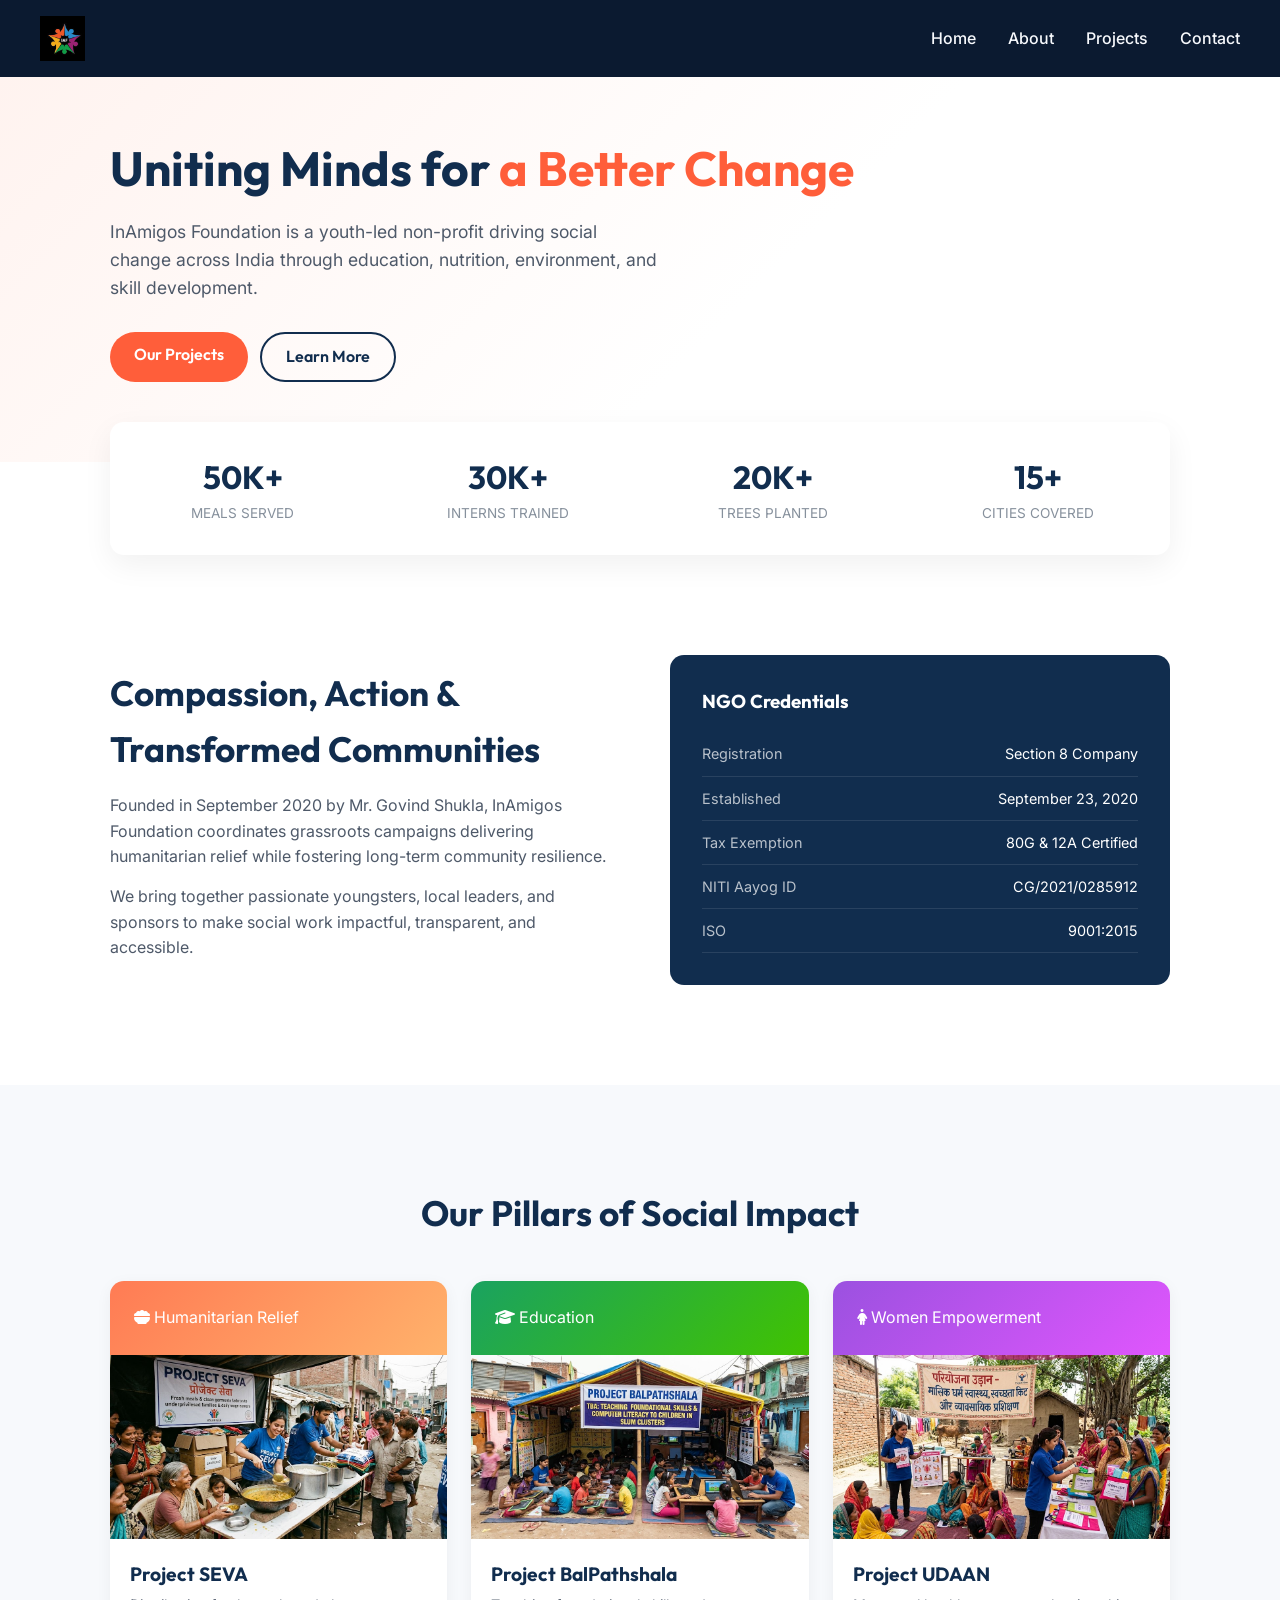
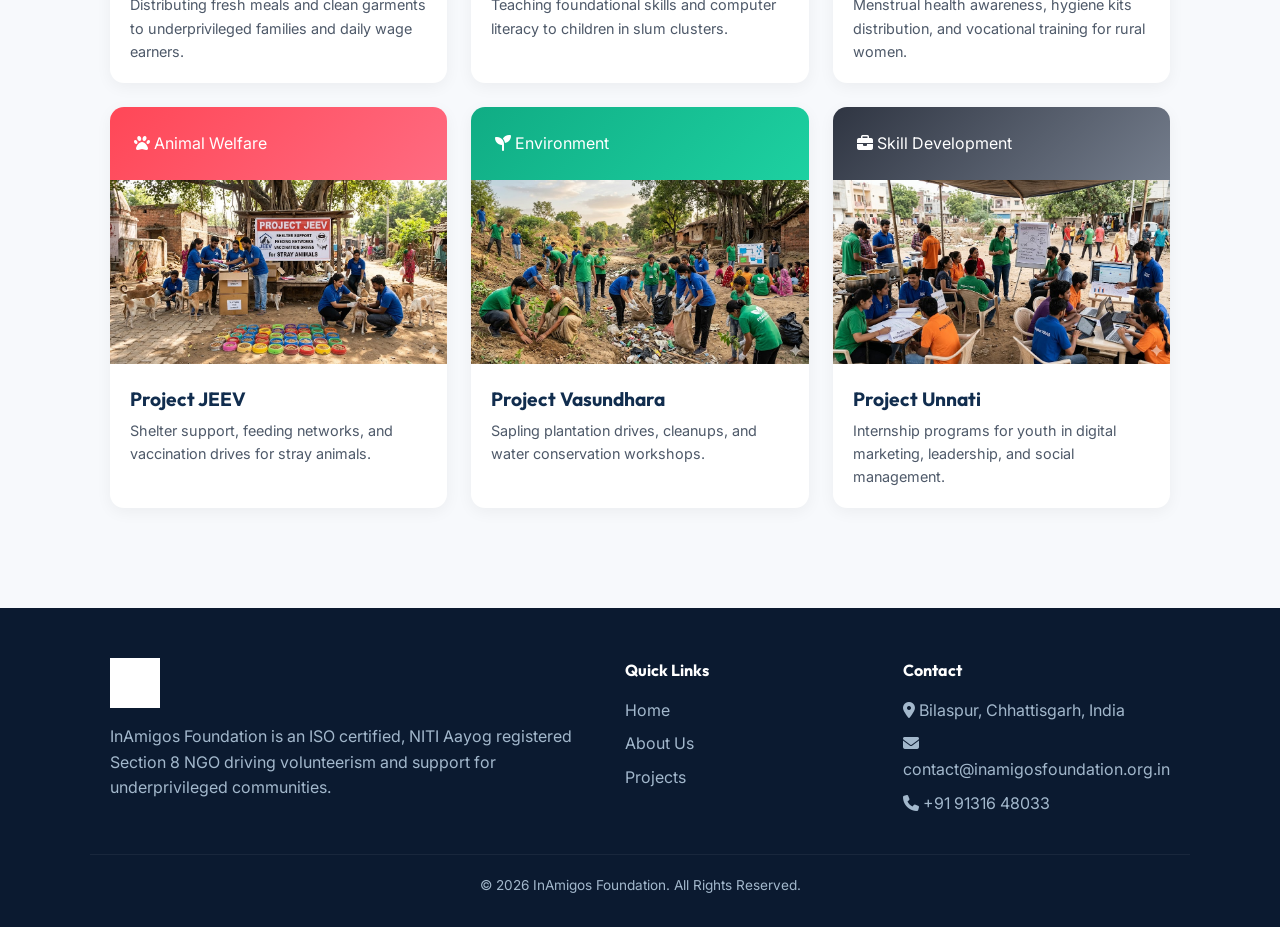
==== Frontend/index.html @ c09a9cf9 "add index.html" ====
<!DOCTYPE html>
<html lang="en">
<head>
    <meta charset="UTF-8">
    <meta name="viewport" content="width=device-width, initial-scale=1.0">
    <meta name="description" content="InAmigos Foundation - Section 8 NGO for food, education, women empowerment, and environment across India.">
    <link rel="stylesheet" href="index.css">
    <link rel="stylesheet" href="https://cdnjs.cloudflare.com/ajax/libs/font-awesome/6.4.0/css/all.min.css">
    <link rel="icon" href="InAmigos.png">
    <title>InAmigos Foundation</title>
</head>
<body>

    <!-- Header -->
    <header id="head">
        <a href="#home"><img src="InAmigos.png" alt="InAmigos Logo"></a>
        <nav id="nav">
            <a href="#home">Home</a>
            <a href="#about">About</a>
            <a href="#projects">Projects</a>
            <a href="#contact">Contact</a>
        </nav>
    </header>

    <!-- Hero -->
    <section class="hero" id="home">
        <div class="container">
            <h1>Uniting Minds for <span>a Better Change</span></h1>
            <p>InAmigos Foundation is a youth-led non-profit driving social change across India through education, nutrition, environment, and skill development.</p>
            <div class="btns">
                <a href="#projects" class="btn btn-primary">Our Projects</a>
                <a href="#about" class="btn btn-outline">Learn More</a>
            </div>
        </div>
    </section>

    <!-- Stats -->
    <section>
        <div class="container">
            <div class="stats">
                <div><h3>50K+</h3><p>Meals Served</p></div>
                <div><h3>30K+</h3><p>Interns Trained</p></div>
                <div><h3>20K+</h3><p>Trees Planted</p></div>
                <div><h3>15+</h3><p>Cities Covered</p></div>
            </div>
        </div>
    </section>

    <!-- About -->
    <section class="about" id="about">
        <div class="container about-grid">
            <div>
                <h2>Compassion, Action & Transformed Communities</h2>
                <p>Founded in September 2020 by Mr. Govind Shukla, InAmigos Foundation coordinates grassroots campaigns delivering humanitarian relief while fostering long-term community resilience.</p>
                <p>We bring together passionate youngsters, local leaders, and sponsors to make social work impactful, transparent, and accessible.</p>
            </div>
            <div class="credentials">
                <h3>NGO Credentials</h3>
                <ul>
                    <li><span>Registration</span><span>Section 8 Company</span></li>
                    <li><span>Established</span><span>September 23, 2020</span></li>
                    <li><span>Tax Exemption</span><span>80G & 12A Certified</span></li>
                    <li><span>NITI Aayog ID</span><span>CG/2021/0285912</span></li>
                    <li><span>ISO</span><span>9001:2015</span></li>
                </ul>
            </div>
        </div>
    </section>

    <!-- Projects -->
    <section class="projects" id="projects">
        <div class="container">
            <h2>Our Pillars of Social Impact</h2>
            <div class="project-grid">
                <div class="project-card">
                    <div class="project-banner" style="background: linear-gradient(135deg, #ff7b54, #ffb26b);">
                        <i class="fa-solid fa-bowl-food"></i> Humanitarian Relief
                    </div>
                    <img src="food1.png" alt="">
                    <h3>Project SEVA</h3>
                    <p>Distributing fresh meals and clean garments to underprivileged families and daily wage earners.</p>
                </div>
                <div class="project-card">
                    <div class="project-banner" style="background: linear-gradient(135deg, #1aa260, #41c300);">
                        <i class="fa-solid fa-graduation-cap"></i> Education
                    </div>
                    <img src="bal.png" alt="">
                    <h3>Project BalPathshala </h3>
                    <p>Teaching foundational skills and computer literacy to children in slum clusters.</p>
                </div>
                <div class="project-card">
                    <div class="project-banner" style="background: linear-gradient(135deg, #9b51e0, #e056fd);">
                        <i class="fa-solid fa-person-dress"></i> Women Empowerment
                    </div>
                    <img src="uddan.png" alt="">
                    <h3>Project UDAAN</h3>
                    <p>Menstrual health awareness, hygiene kits distribution, and vocational training for rural women.</p>
                </div>
                <div class="project-card">
                    <div class="project-banner" style="background: linear-gradient(135deg, #ff4757, #ff6b81);">
                        <i class="fa-solid fa-paw"></i> Animal Welfare
                    </div>
                    <img src="jeev.png" alt="">
                    <h3>Project JEEV</h3>
                    <p>Shelter support, feeding networks, and vaccination drives for stray animals.</p>
                </div>
                <div class="project-card">
                    <div class="project-banner" style="background: linear-gradient(135deg, #10ac84, #1dd1a1);">
                        <i class="fa-solid fa-seedling"></i> Environment
                    </div>
                    <img src="env.png" alt="">
                    <h3>Project Vasundhara</h3>
                    <p>Sapling plantation drives, cleanups, and water conservation workshops.</p>
                </div>
                <div class="project-card">
                    <div class="project-banner" style="background: linear-gradient(135deg, #2f3542, #747d8c);">
                        <i class="fa-solid fa-briefcase"></i> Skill Development
                    </div>
                    <img src="vikas.png" alt="">
                    <h3>Project Unnati</h3>
                    <p>Internship programs for youth in digital marketing, leadership, and social management.</p>
                </div>
            </div>
        </div>
    </section>

    <!-- Footer -->
    <footer id="contact">
        <div class="container footer-grid">
            <div>
                <img src="InAmigos.png" alt="InAmigos Logo">
                <p>InAmigos Foundation is an ISO certified, NITI Aayog registered Section 8 NGO driving volunteerism and support for underprivileged communities.</p>
            </div>
            <div>
                <h4>Quick Links</h4>
                <ul>
                    <li><a href="#home">Home</a></li>
                    <li><a href="#about">About Us</a></li>
                    <li><a href="#projects">Projects</a></li>
                </ul>
            </div>
            <div>
                <h4>Contact</h4>
                <ul>
                    <li><i class="fa-solid fa-location-dot"></i> Bilaspur, Chhattisgarh, India</li>
                    <li><i class="fa-solid fa-envelope"></i> contact@inamigosfoundation.org.in</li>
                    <li><i class="fa-solid fa-phone"></i> +91 91316 48033</li>
                </ul>
            </div>
        </div>
        <div class="container footer-bottom">
            <p>&copy; 2026 InAmigos Foundation. All Rights Reserved.</p>
        </div>
    </footer>

</body>
</html>
---- Frontend/index.css ----
@import url('https://fonts.googleapis.com/css2?family=Inter:wght@400;500;600&family=Outfit:wght@500;600;700&display=swap');

* {
    margin: 0;
    padding: 0;
    box-sizing: border-box;
}

html {
    scroll-behavior: smooth;
}

body {
    font-family: 'Inter', sans-serif;
    color: #4e5969;
    line-height: 1.6;
}

#head {
    background-color: #0b1a30;

}

#nav a {
    color: #f7f9fc;
}

h1,
h2,
h3,
h4 {
    font-family: 'Outfit', sans-serif;
    color: #112d4e;
}

a {
    text-decoration: none;
    color: inherit;
}

img {
    max-width: 100%;
    display: block;
}

.container {
    max-width: 1100px;
    margin: 0 auto;
    padding: 0 20px;
}

/* Header */
header {
    position: fixed;
    top: 0;
    width: 100%;
    background: rgba(255, 255, 255, 0.9);
    backdrop-filter: blur(10px);
    padding: 16px 40px;
    display: flex;
    justify-content: space-between;
    align-items: center;
    z-index: 100;
}

header img {
    height: 45px;
}

nav a {
    margin-left: 28px;
    font-weight: 500;
    color: #112d4e;
}

nav a:hover {
    color: #ff5e3a;
}

/* Buttons */
.btn {
    display: inline-block;
    padding: 10px 24px;
    border-radius: 50px;
    font-weight: 600;
    font-family: 'Outfit', sans-serif;
    cursor: pointer;
    border: none;
}

.btn-primary {
    background: #ff5e3a;
    color: #fff;
}

.btn-primary:hover {
    background: #e6502e;
}

.btn-outline {
    border: 2px solid #112d4e;
    color: #112d4e;
    background: none;
}

/* Hero */
.hero {
    padding: 140px 0 80px;
    background: linear-gradient(135deg, #fff2ee 0%, #fff 60%);
}

.hero h1 {
    font-size: 3rem;
    line-height: 1.2;
    margin-bottom: 20px;
}

.hero h1 span {
    color: #ff5e3a;
}

.hero p {
    font-size: 1.1rem;
    max-width: 550px;
    margin-bottom: 30px;
}

.hero .btns {
    display: flex;
    gap: 12px;
}

/* Stats */
.stats {
    display: grid;
    grid-template-columns: repeat(4, 1fr);
    background: #fff;
    border-radius: 14px;
    box-shadow: 0 10px 30px rgba(0, 0, 0, 0.06);
    margin-top: -40px;
    position: relative;
    z-index: 10;
    text-align: center;
    padding: 30px 0;
}

.stats h3 {
    font-size: 2rem;
    color: #112d4e;
}

.stats p {
    font-size: 0.85rem;
    color: #86909c;
    text-transform: uppercase;
}

/* About */
.about {
    padding: 100px 0;
}

.about-grid {
    display: grid;
    grid-template-columns: 1fr 1fr;
    gap: 60px;
    align-items: center;
}

.about h2 {
    font-size: 2.2rem;
    margin-bottom: 16px;
}

.about p {
    margin-bottom: 14px;
}

.credentials {
    background: #112d4e;
    color: #fff;
    padding: 32px;
    border-radius: 14px;
}

.credentials h3 {
    color: #fff;
    margin-bottom: 16px;
}

.credentials li {
    display: flex;
    justify-content: space-between;
    padding: 10px 0;
    border-bottom: 1px solid rgba(255, 255, 255, 0.1);
    font-size: 0.9rem;
    list-style: none;
}

.credentials li span:first-child {
    opacity: 0.7;
}

/* Projects */
.projects {
    padding: 100px 0;
    background: #f7f9fc;
}

.projects h2 {
    text-align: center;
    font-size: 2.2rem;
    margin-bottom: 40px;
}

.project-grid {
    display: grid;
    grid-template-columns: repeat(3, 1fr);
    gap: 24px;
}

.project-card {
    background: #fff;
    border-radius: 14px;
    overflow: hidden;
    box-shadow: 0 4px 16px rgba(0, 0, 0, 0.05);
    transition: transform 0.2s;
}

.project-card:hover {
    transform: translateY(-4px);
}

.project-banner {
    padding: 24px;
    color: #fff;
}

.project-card h3 {
    padding: 20px 20px 4px;
    font-size: 1.2rem;
}

.project-card p {
    padding: 0 20px 20px;
    font-size: 0.9rem;
}

/* Footer */
footer {
    background: #0b1a30;
    color: #a3b8cc;
    padding: 50px 0 30px;
}

.footer-grid {
    display: grid;
    grid-template-columns: 2fr 1fr 1fr;
    gap: 40px;
    margin-bottom: 30px;
}

footer img {
    height: 50px;
    margin-bottom: 16px;
    filter: brightness(0) invert(1);
}

footer h4 {
    color: #fff;
    margin-bottom: 14px;
}

footer ul {
    list-style: none;
}

footer li {
    margin-bottom: 8px;
}

footer a:hover {
    color: #ff5e3a;
}

.footer-bottom {
    border-top: 1px solid rgba(255, 255, 255, 0.06);
    padding-top: 20px;
    font-size: 0.85rem;
    text-align: center;
}

/* Responsive */
@media (max-width: 768px) {

    .stats,
    .about-grid,
    .project-grid,
    .footer-grid {
        grid-template-columns: 1fr;
    }

    .hero h1 {
        font-size: 2.2rem;
    }

    nav {
        display: none;
    }
}
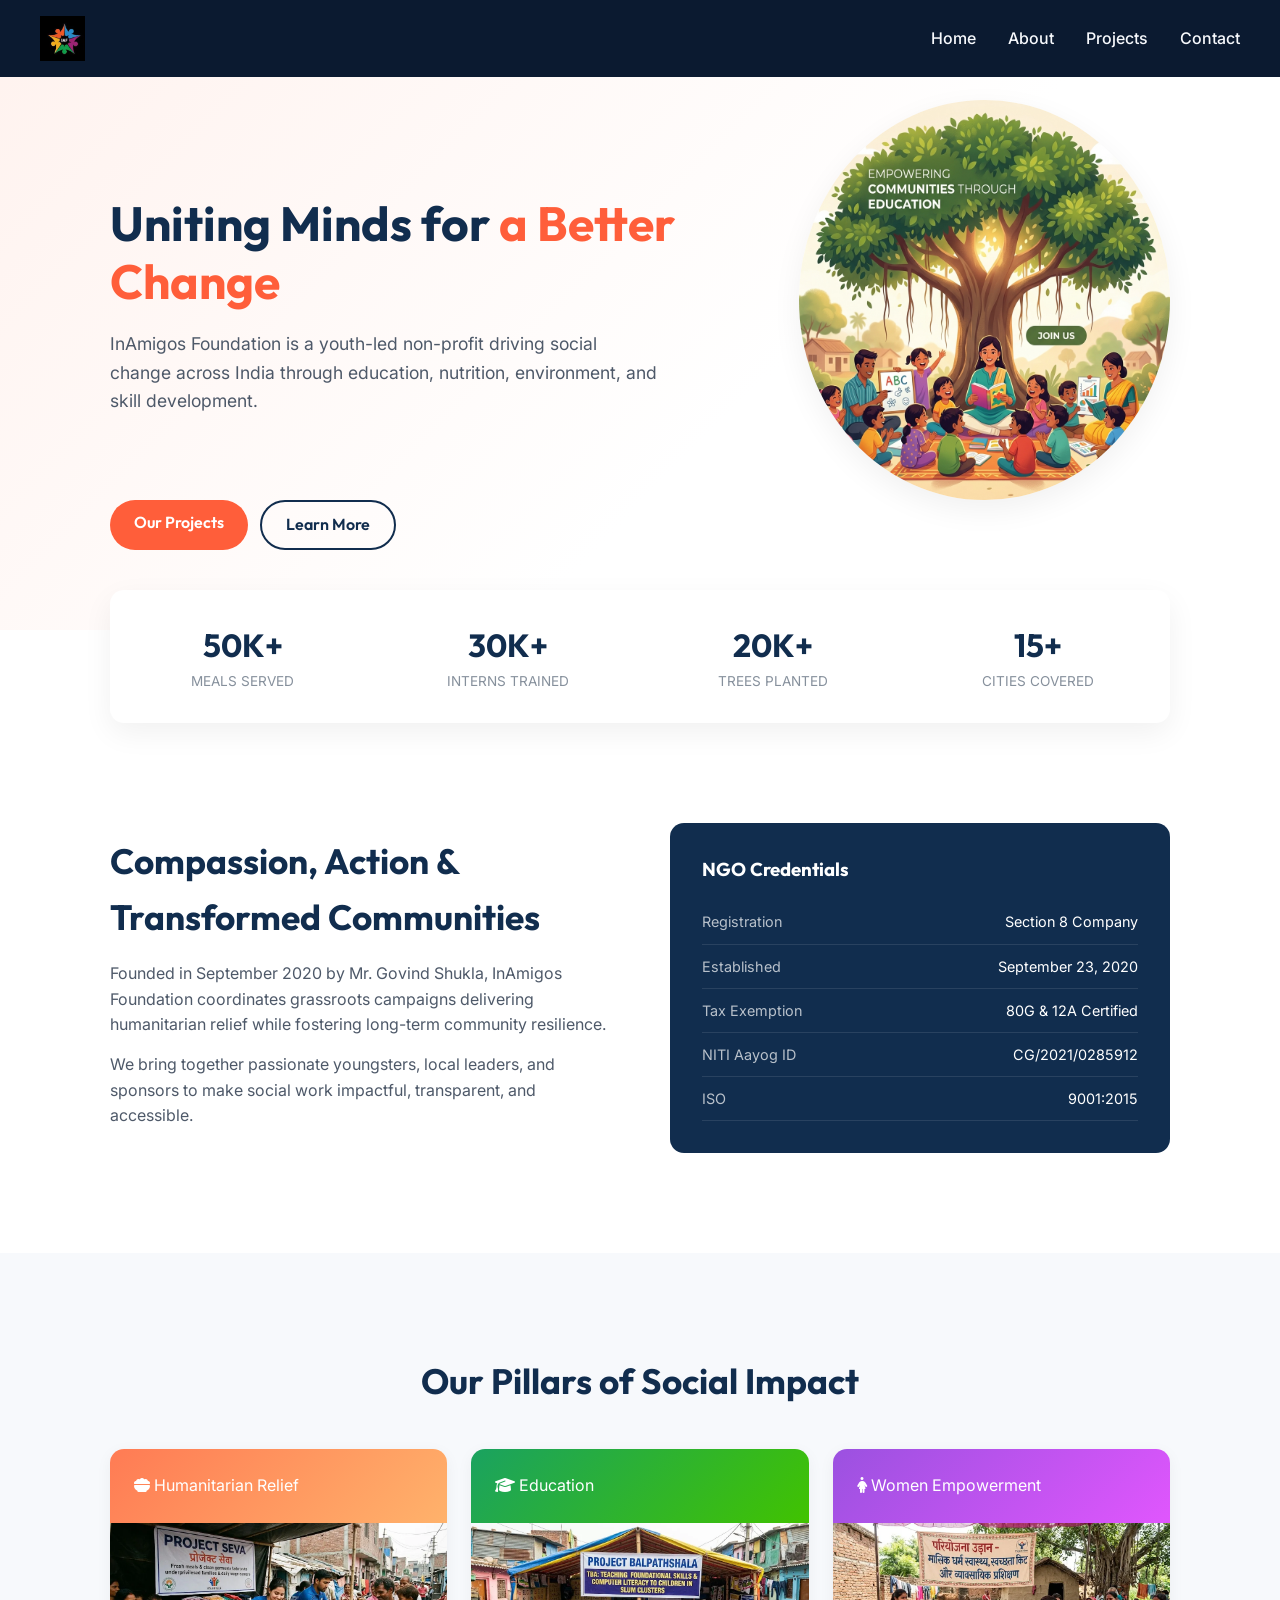
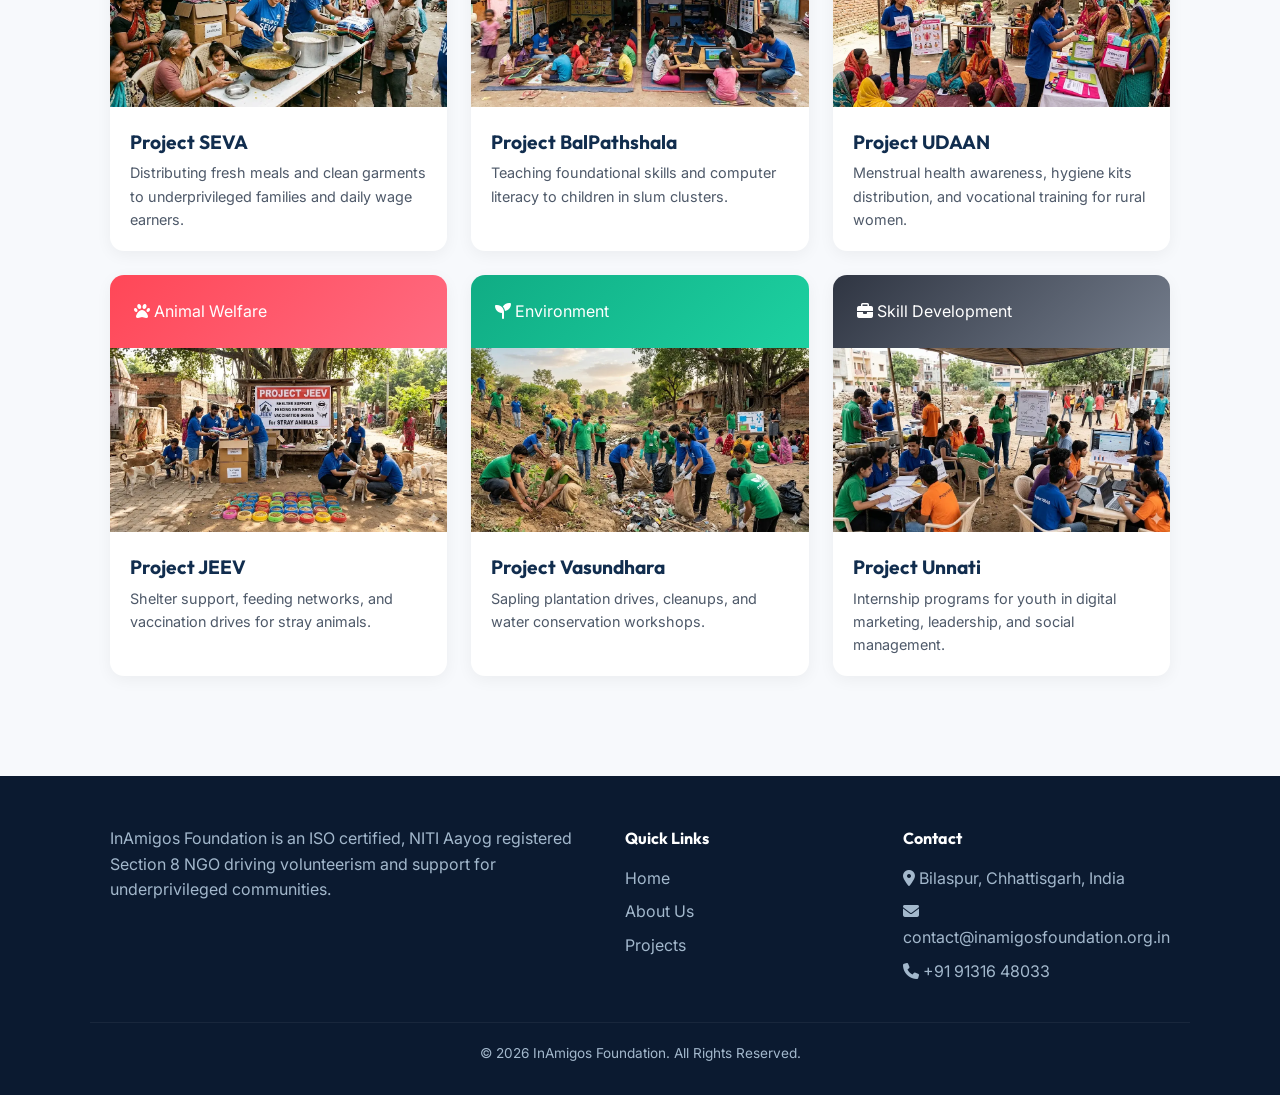
==== commit e4e156c0: "add pic on web page" ====
--- a/Frontend/index.html
+++ b/Frontend/index.html
@@ -6,14 +6,14 @@
     <meta name="description" content="InAmigos Foundation - Section 8 NGO for food, education, women empowerment, and environment across India.">
     <link rel="stylesheet" href="index.css">
     <link rel="stylesheet" href="https://cdnjs.cloudflare.com/ajax/libs/font-awesome/6.4.0/css/all.min.css">
-    <link rel="icon" href="InAmigos.png">
+    <link rel="icon" href="InAmigos.webp">
     <title>InAmigos Foundation</title>
 </head>
 <body>
 
     <!-- Header -->
     <header id="head">
-        <a href="#home"><img src="InAmigos.png" alt="InAmigos Logo"></a>
+        <a href="#home"><img src="InAmigos.webp" alt="InAmigos Logo"></a>
         <nav id="nav">
             <a href="#home">Home</a>
             <a href="#about">About</a>
@@ -24,9 +24,16 @@
 
     <!-- Hero -->
     <section class="hero" id="home">
-        <div class="container">
-            <h1>Uniting Minds for <span>a Better Change</span></h1>
-            <p>InAmigos Foundation is a youth-led non-profit driving social change across India through education, nutrition, environment, and skill development.</p>
+        <div class="container"> 
+            <div class="containers">
+            <div>
+                <h1>Uniting Minds for <span>a Better Change</span></h1>
+                <p>InAmigos Foundation is a youth-led non-profit driving social change across India through education, nutrition, environment, and skill development.</p>
+            </div>
+            <div class="image">
+                <img src="hero_ngo_work.webp" alt="" height="400px" width="400px">
+            </div>
+            </div>
             <div class="btns">
                 <a href="#projects" class="btn btn-primary">Our Projects</a>
                 <a href="#about" class="btn btn-outline">Learn More</a>
@@ -76,7 +83,7 @@
                     <div class="project-banner" style="background: linear-gradient(135deg, #ff7b54, #ffb26b);">
                         <i class="fa-solid fa-bowl-food"></i> Humanitarian Relief
                     </div>
-                    <img src="food1.png" alt="">
+                    <img src="food1.webp" alt="">
                     <h3>Project SEVA</h3>
                     <p>Distributing fresh meals and clean garments to underprivileged families and daily wage earners.</p>
                 </div>
@@ -84,7 +91,7 @@
                     <div class="project-banner" style="background: linear-gradient(135deg, #1aa260, #41c300);">
                         <i class="fa-solid fa-graduation-cap"></i> Education
                     </div>
-                    <img src="bal.png" alt="">
+                    <img src="bal.webp" alt="">
                     <h3>Project BalPathshala </h3>
                     <p>Teaching foundational skills and computer literacy to children in slum clusters.</p>
                 </div>
@@ -92,7 +99,7 @@
                     <div class="project-banner" style="background: linear-gradient(135deg, #9b51e0, #e056fd);">
                         <i class="fa-solid fa-person-dress"></i> Women Empowerment
                     </div>
-                    <img src="uddan.png" alt="">
+                    <img src="uddan.webp" alt="">
                     <h3>Project UDAAN</h3>
                     <p>Menstrual health awareness, hygiene kits distribution, and vocational training for rural women.</p>
                 </div>
@@ -100,7 +107,7 @@
                     <div class="project-banner" style="background: linear-gradient(135deg, #ff4757, #ff6b81);">
                         <i class="fa-solid fa-paw"></i> Animal Welfare
                     </div>
-                    <img src="jeev.png" alt="">
+                    <img src="jeev.webp" alt="">
                     <h3>Project JEEV</h3>
                     <p>Shelter support, feeding networks, and vaccination drives for stray animals.</p>
                 </div>
@@ -108,7 +115,7 @@
                     <div class="project-banner" style="background: linear-gradient(135deg, #10ac84, #1dd1a1);">
                         <i class="fa-solid fa-seedling"></i> Environment
                     </div>
-                    <img src="env.png" alt="">
+                    <img src="env.webp" alt="">
                     <h3>Project Vasundhara</h3>
                     <p>Sapling plantation drives, cleanups, and water conservation workshops.</p>
                 </div>
@@ -116,7 +123,7 @@
                     <div class="project-banner" style="background: linear-gradient(135deg, #2f3542, #747d8c);">
                         <i class="fa-solid fa-briefcase"></i> Skill Development
                     </div>
-                    <img src="vikas.png" alt="">
+                    <img src="vikas (1).webp" alt="">
                     <h3>Project Unnati</h3>
                     <p>Internship programs for youth in digital marketing, leadership, and social management.</p>
                 </div>
@@ -128,7 +135,7 @@
     <footer id="contact">
         <div class="container footer-grid">
             <div>
-                <img src="InAmigos.png" alt="InAmigos Logo">
+                <!-- <img src="InAmigos.webp" alt="InAmigos Logo"> -->
                 <p>InAmigos Foundation is an ISO certified, NITI Aayog registered Section 8 NGO driving volunteerism and support for underprivileged communities.</p>
             </div>
             <div>
--- a/Frontend/index.css
+++ b/Frontend/index.css
@@ -23,6 +23,15 @@
 
 #nav a {
     color: #f7f9fc;
+}
+
+.image img {
+    border-radius: 50%;
+    box-shadow: 0 10px 30px rgba(0, 0, 0, 0.06);
+    margin-top: -40px;
+    position: relative;
+    z-index: 10;
+    text-align: right;
 }
 
 h1,
@@ -44,9 +53,16 @@
 }
 
 .container {
+    /* display: flex; */
     max-width: 1100px;
     margin: 0 auto;
     padding: 0 20px;
+}
+
+.containers {
+    display: flex;
+    justify-content: space-between;
+    align-items: center;
 }
 
 /* Header */
